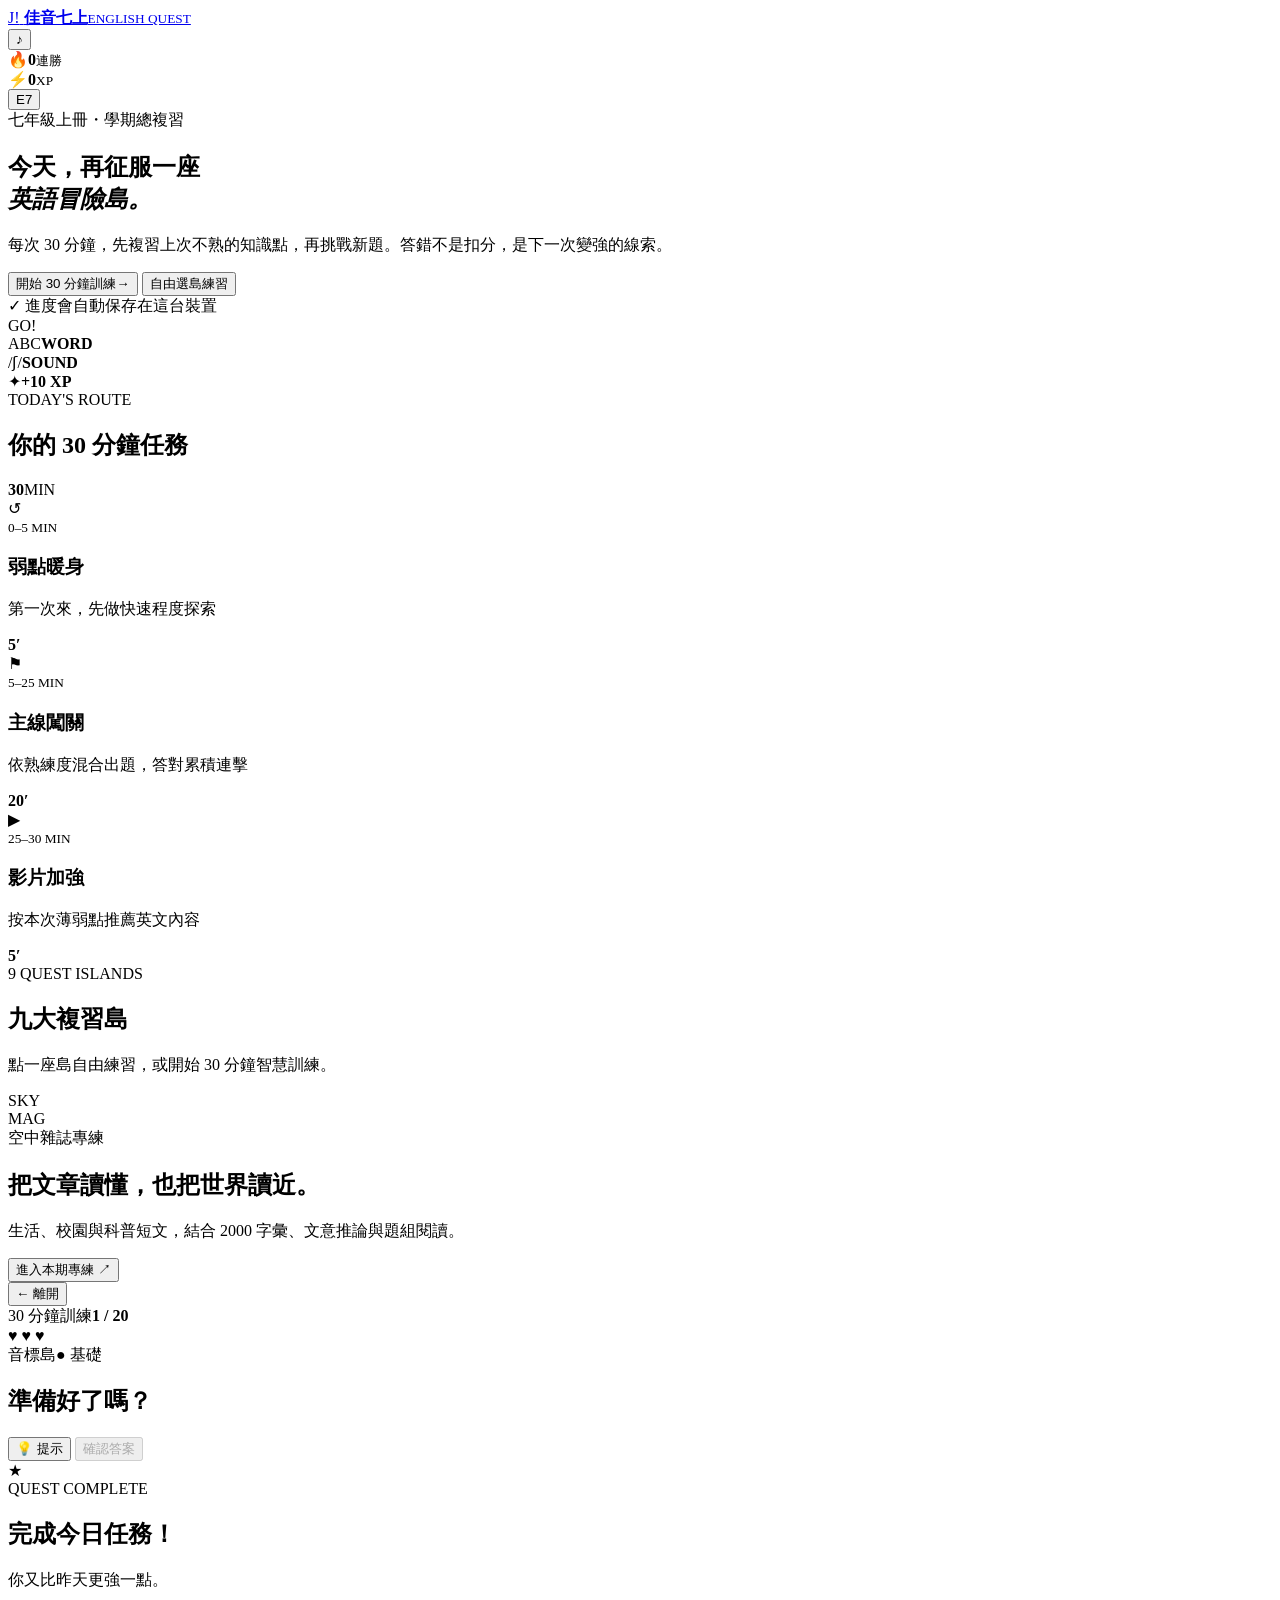
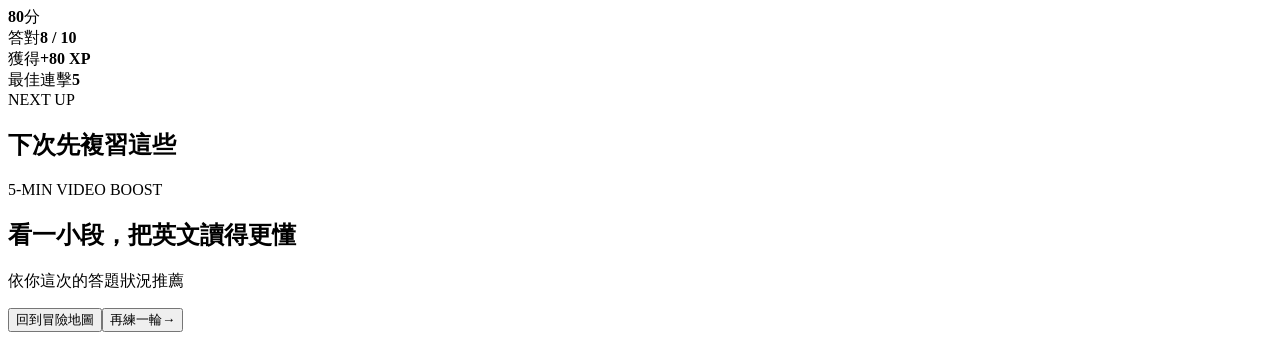
==== esther-english/index.html @ ff9e83cc "Publish Esther English review site" ====
<!doctype html>
<html lang="zh-Hant">
<head>
  <meta charset="utf-8">
  <meta name="viewport" content="width=device-width, initial-scale=1">
  <meta name="theme-color" content="#183153">
  <meta name="description" content="翰林佳音七年級上冊英語複習闖關網站：30 分鐘一輪、弱點優先、進度保存與英文影片延伸。">
  <title>佳音七上英語冒險島</title>
  <link rel="preconnect" href="https://fonts.googleapis.com">
  <link rel="preconnect" href="https://fonts.gstatic.com" crossorigin>
  <link href="https://fonts.googleapis.com/css2?family=DM+Sans:wght@400;500;600;700;800&family=Noto+Sans+TC:wght@400;500;600;700;900&display=swap" rel="stylesheet">
  <link rel="stylesheet" href="styles.css">
</head>
<body>
  <div class="noise" aria-hidden="true"></div>
  <header class="topbar">
    <a class="brand" href="#" aria-label="回到首頁">
      <span class="brand-mark">J!</span>
      <span><b>佳音七上</b><small>ENGLISH QUEST</small></span>
    </a>
    <div class="session-pill" id="sessionPill" hidden>
      <span class="pulse"></span><b id="timerText">30:00</b><span>本次訓練</span>
    </div>
    <nav class="top-actions" aria-label="個人學習資料">
      <button class="icon-btn" id="soundBtn" aria-label="切換音效" title="音效">♪</button>
      <div class="stat"><span>🔥</span><b id="streakTop">0</b><small>連勝</small></div>
      <div class="stat"><span>⚡</span><b id="xpTop">0</b><small>XP</small></div>
      <button class="avatar" id="profileBtn" aria-label="開啟學習報告">E7</button>
    </nav>
  </header>

  <main>
    <section id="homeView" class="view active">
      <div class="hero shell">
        <div class="hero-copy">
          <span class="eyebrow"><i></i> 七年級上冊・學期總複習</span>
          <h1>今天，再征服一座<br><em>英語冒險島。</em></h1>
          <p>每次 30 分鐘，先複習上次不熟的知識點，再挑戰新題。答錯不是扣分，是下一次變強的線索。</p>
          <div class="hero-actions">
            <button class="primary-btn" id="startSessionBtn"><span>開始 30 分鐘訓練</span><b>→</b></button>
            <button class="ghost-btn" id="quickPracticeBtn">自由選島練習</button>
          </div>
          <div class="save-note"><span>✓</span> 進度會自動保存在這台裝置</div>
        </div>
        <div class="hero-visual" aria-hidden="true">
          <div class="orbit orbit-one"></div><div class="orbit orbit-two"></div>
          <div class="planet">
            <div class="planet-ring"></div><div class="planet-land land-a"></div><div class="planet-land land-b"></div>
            <span class="flag">GO!</span>
          </div>
          <div class="float-card fc-one"><span>ABC</span><b>WORD</b></div>
          <div class="float-card fc-two"><span>/ʃ/</span><b>SOUND</b></div>
          <div class="float-card fc-three"><span>✦</span><b>+10 XP</b></div>
        </div>
      </div>

      <section class="shell today-panel">
        <div class="panel-heading">
          <div><span class="kicker">TODAY'S ROUTE</span><h2>你的 30 分鐘任務</h2></div>
          <div class="route-total"><b>30</b><span>MIN</span></div>
        </div>
        <div class="route-grid">
          <article class="route-card review"><div class="route-icon">↺</div><div><small>0–5 MIN</small><h3>弱點暖身</h3><p id="weakSummary">第一次來，先做快速程度探索</p></div><b class="route-min">5′</b></article>
          <article class="route-card quest"><div class="route-icon">⚑</div><div><small>5–25 MIN</small><h3>主線闖關</h3><p>依熟練度混合出題，答對累積連擊</p></div><b class="route-min">20′</b></article>
          <article class="route-card video"><div class="route-icon">▶</div><div><small>25–30 MIN</small><h3>影片加強</h3><p>按本次薄弱點推薦英文內容</p></div><b class="route-min">5′</b></article>
        </div>
      </section>

      <section class="shell islands-section" id="islandsSection">
        <div class="section-heading"><div><span class="kicker">9 QUEST ISLANDS</span><h2>九大複習島</h2></div><p>點一座島自由練習，或開始 30 分鐘智慧訓練。</p></div>
        <div class="island-grid" id="islandGrid"></div>
      </section>

      <section class="shell magazine-banner">
        <div class="mag-label">SKY<br>MAG</div>
        <div><span class="kicker light">空中雜誌專練</span><h2>把文章讀懂，也把世界讀近。</h2><p>生活、校園與科普短文，結合 2000 字彙、文意推論與題組閱讀。</p></div>
        <button id="magazineBtn">進入本期專練 <span>↗</span></button>
      </section>
    </section>

    <section id="quizView" class="view quiz-view">
      <div class="quiz-shell">
        <div class="quiz-head">
          <button class="back-btn" id="exitQuizBtn">← <span>離開</span></button>
          <div class="progress-wrap"><div class="progress-meta"><span id="quizModeLabel">30 分鐘訓練</span><b id="questionCount">1 / 20</b></div><div class="progress-track"><i id="progressBar"></i></div></div>
          <div class="hearts" id="hearts" aria-label="生命值">♥ ♥ ♥</div>
        </div>

        <div class="quiz-stage">
          <div class="question-meta"><span class="category-tag" id="categoryTag">音標島</span><span class="difficulty" id="difficulty">● 基礎</span></div>
          <div class="combo" id="comboBadge" hidden>🔥 <b>3</b> 連擊</div>
          <article class="question-card">
            <div id="passageBox" class="passage-box" hidden></div>
            <h2 id="questionPrompt">準備好了嗎？</h2>
            <p class="question-hint" id="questionHint"></p>
            <div id="answerArea" class="answer-area"></div>
            <div id="feedback" class="feedback" hidden></div>
          </article>
          <div class="quiz-actions">
            <button class="hint-btn" id="hintBtn">💡 提示</button>
            <button class="check-btn" id="checkBtn" disabled>確認答案</button>
            <button class="next-btn" id="nextBtn" hidden>下一題 →</button>
          </div>
        </div>
      </div>
    </section>

    <section id="resultView" class="view result-view">
      <div class="result-shell">
        <div class="result-burst"><span>★</span></div>
        <span class="eyebrow center"><i></i> QUEST COMPLETE</span>
        <h1 id="resultTitle">完成今日任務！</h1>
        <p id="resultSubtitle">你又比昨天更強一點。</p>
        <div class="result-score"><b id="resultScore">80</b><span>分</span></div>
        <div class="result-stats">
          <div><span>答對</span><b id="correctStat">8 / 10</b></div><div><span>獲得</span><b id="xpStat">+80 XP</b></div><div><span>最佳連擊</span><b id="comboStat">5</b></div>
        </div>
        <div class="weak-report"><div><span class="kicker">NEXT UP</span><h2>下次先複習這些</h2></div><div id="weakChips" class="weak-chips"></div></div>
        <div class="video-section">
          <div class="section-heading compact"><div><span class="kicker">5-MIN VIDEO BOOST</span><h2>看一小段，把英文讀得更懂</h2></div><p>依你這次的答題狀況推薦</p></div>
          <div class="video-grid" id="videoGrid"></div>
        </div>
        <div class="result-actions"><button class="ghost-btn" id="homeBtn">回到冒險地圖</button><button class="primary-btn" id="againBtn"><span>再練一輪</span><b>→</b></button></div>
      </div>
    </section>
  </main>

  <dialog id="profileDialog" class="profile-dialog">
    <button class="dialog-close" id="closeProfileBtn">×</button>
    <span class="kicker">LEARNING REPORT</span><h2>我的學習報告</h2>
    <div class="report-hero"><div><span>總經驗值</span><b id="reportXp">0 XP</b></div><div><span>完成訓練</span><b id="reportSessions">0 次</b></div></div>
    <div id="masteryList" class="mastery-list"></div>
    <button class="reset-btn" id="resetBtn">清除這台裝置的學習紀錄</button>
  </dialog>

  <dialog id="exitDialog" class="confirm-dialog">
    <h2>要先休息一下嗎？</h2><p>本次答題進度已保存。下次開始時，會先複習還不熟的內容。</p>
    <div><button class="ghost-btn" id="keepGoingBtn">繼續練習</button><button class="danger-btn" id="confirmExitBtn">儲存並離開</button></div>
  </dialog>

  <div class="toast" id="toast" role="status"></div>
  <script src="app.js"></script>
</body>
</html>
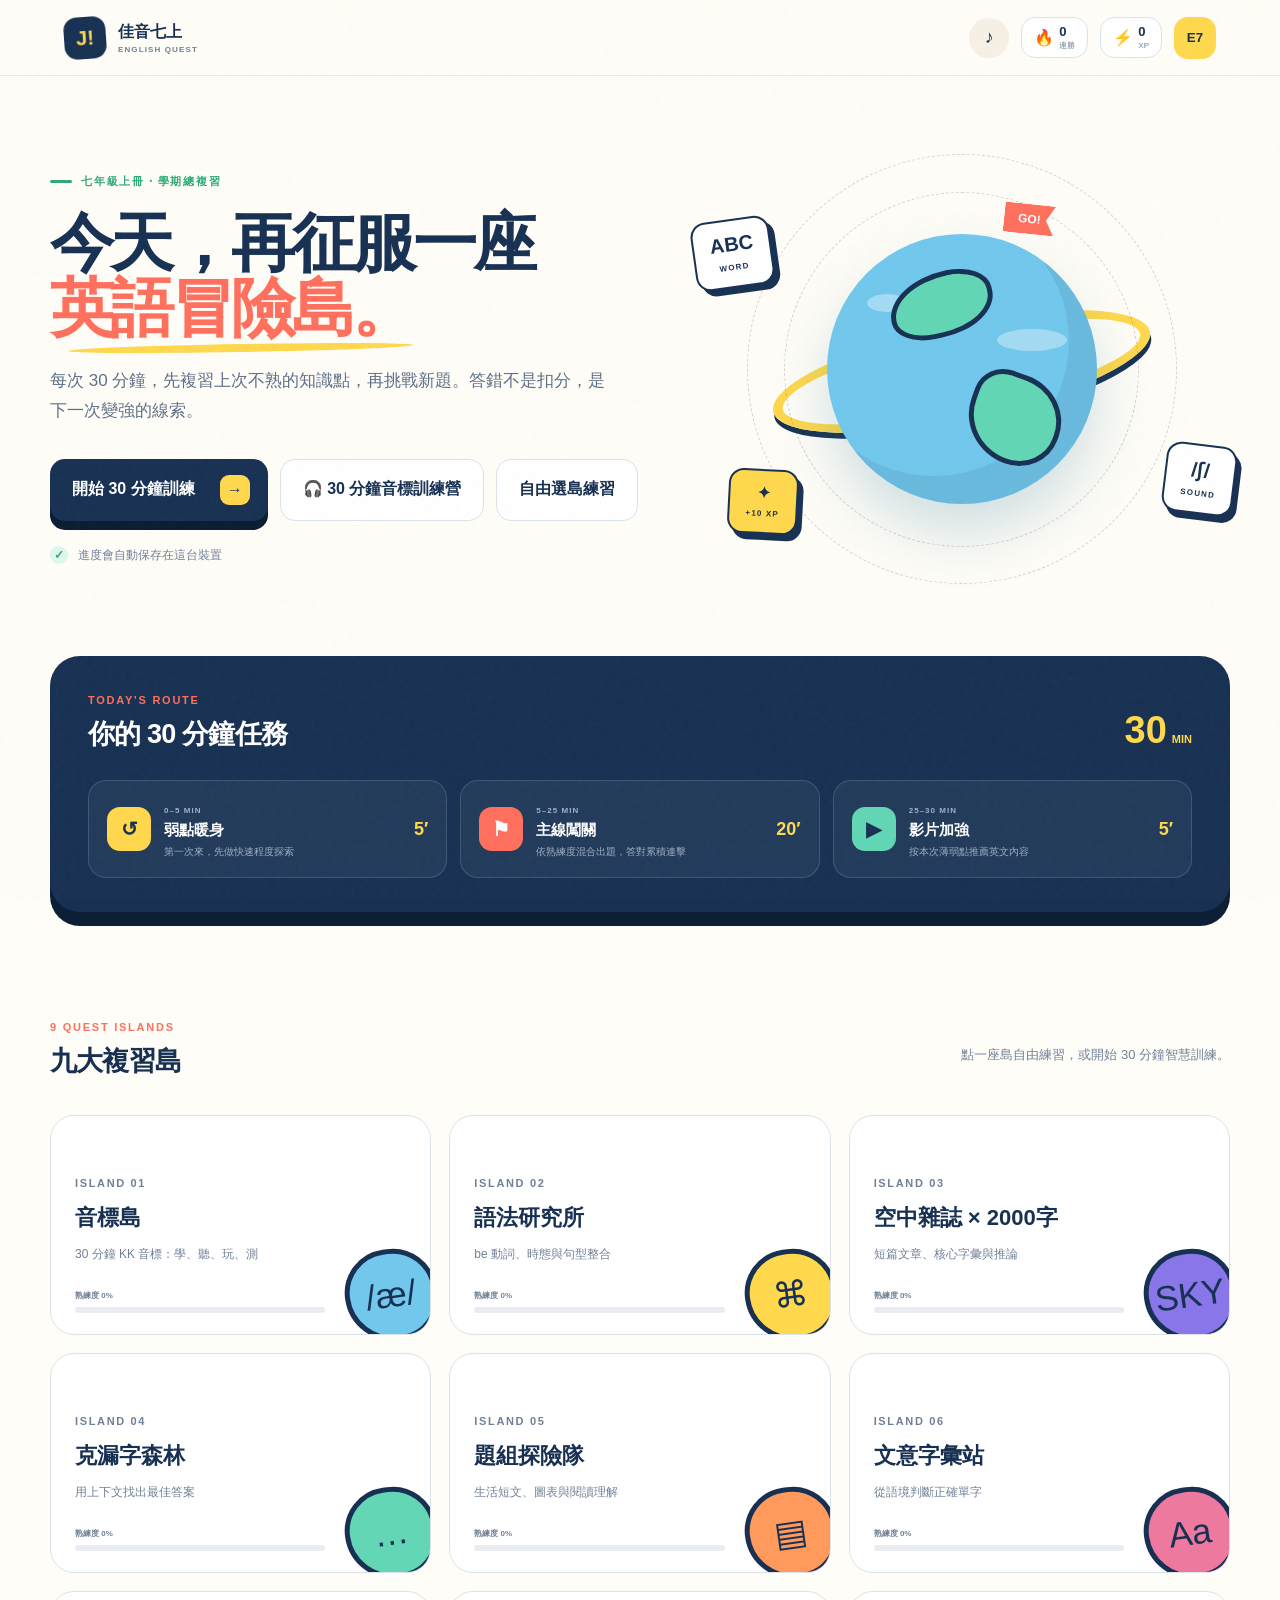
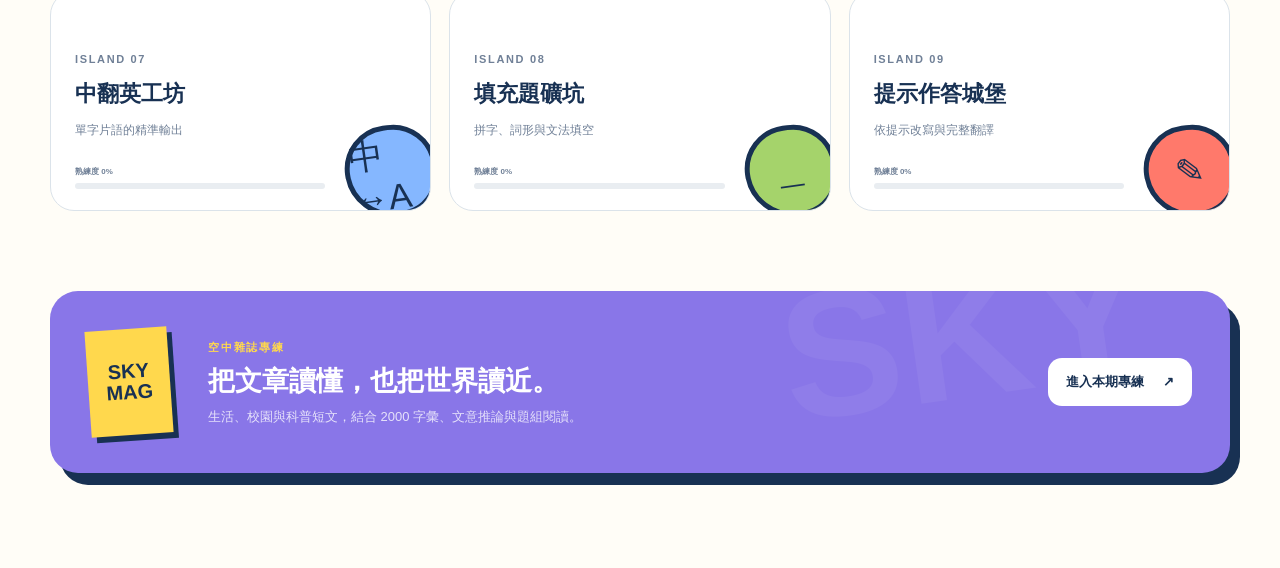
==== commit a4b84ddf: "Add 30-minute KK phonics learning journey" ====
--- a/esther-english/index.html
+++ b/esther-english/index.html
@@ -38,6 +38,7 @@
           <p>每次 30 分鐘，先複習上次不熟的知識點，再挑戰新題。答錯不是扣分，是下一次變強的線索。</p>
           <div class="hero-actions">
             <button class="primary-btn" id="startSessionBtn"><span>開始 30 分鐘訓練</span><b>→</b></button>
+            <button class="ghost-btn" onclick="location.href='phonics.html'">🎧 30 分鐘音標訓練營</button>
             <button class="ghost-btn" id="quickPracticeBtn">自由選島練習</button>
           </div>
           <div class="save-note"><span>✓</span> 進度會自動保存在這台裝置</div>
--- a/esther-english/styles.css
+++ b/esther-english/styles.css
@@ -0,0 +1,7 @@
+:root{--ink:#183153;--navy:#11263f;--paper:#fffdf7;--cream:#f6f0e5;--yellow:#ffd84d;--coral:#ff705d;--mint:#62d6b5;--sky:#71c8ec;--violet:#8976e8;--green:#2ea978;--muted:#708097;--line:#dbe3ea;--shadow:0 18px 50px rgba(24,49,83,.12);--radius:24px}
+[hidden]{display:none!important}
+*{box-sizing:border-box}html{scroll-behavior:smooth}body{margin:0;background:var(--paper);color:var(--ink);font-family:"DM Sans","Noto Sans TC",sans-serif;min-height:100vh}.noise{position:fixed;inset:0;pointer-events:none;opacity:.035;z-index:20;background-image:url("data:image/svg+xml,%3Csvg viewBox='0 0 180 180' xmlns='http://www.w3.org/2000/svg'%3E%3Cfilter id='n'%3E%3CfeTurbulence type='fractalNoise' baseFrequency='.9' numOctaves='3' stitchTiles='stitch'/%3E%3C/filter%3E%3Crect width='100%25' height='100%25' filter='url(%23n)' opacity='.7'/%3E%3C/svg%3E")}.shell{width:min(1180px,calc(100% - 48px));margin-inline:auto}.topbar{height:76px;display:flex;align-items:center;justify-content:space-between;padding:0 5vw;background:rgba(255,253,247,.9);backdrop-filter:blur(16px);border-bottom:1px solid rgba(24,49,83,.09);position:sticky;top:0;z-index:15}.brand{display:flex;align-items:center;gap:12px;color:inherit;text-decoration:none}.brand-mark{display:grid;place-items:center;width:42px;height:42px;border-radius:13px;background:var(--ink);color:var(--yellow);font-weight:900;font-size:20px;transform:rotate(-4deg)}.brand b{display:block;font-size:16px}.brand small{display:block;letter-spacing:.14em;font-size:8px;font-weight:800;color:var(--muted);margin-top:2px}.top-actions{display:flex;align-items:center;gap:12px}.icon-btn,.avatar{border:0;cursor:pointer}.icon-btn{width:40px;height:40px;border-radius:50%;background:var(--cream);font-size:18px;color:var(--ink)}.avatar{width:42px;height:42px;border-radius:14px;background:var(--yellow);color:var(--ink);font-weight:900}.stat{display:grid;grid-template-columns:auto auto;column-gap:5px;align-items:center;padding:7px 12px;background:white;border:1px solid var(--line);border-radius:14px;line-height:1}.stat span{grid-row:1/3}.stat b{font-size:13px}.stat small{font-size:8px;color:var(--muted);margin-top:4px}.session-pill{display:flex;align-items:center;gap:9px;padding:9px 16px;background:var(--ink);color:white;border-radius:30px;font-size:12px}.session-pill b{font-size:15px;letter-spacing:.04em}.session-pill span:last-child{opacity:.65}.pulse{width:8px;height:8px;background:var(--coral);border-radius:50%;box-shadow:0 0 0 5px rgba(255,112,93,.16)}.view{display:none}.view.active{display:block}.hero{min-height:570px;display:grid;grid-template-columns:1.05fr .95fr;align-items:center;gap:50px;padding-block:68px 52px}.eyebrow,.kicker{font-size:11px;font-weight:900;letter-spacing:.16em;text-transform:uppercase}.eyebrow{display:flex;align-items:center;gap:9px;color:var(--green)}.eyebrow i{width:22px;height:3px;background:currentColor;border-radius:2px}.hero h1{font-size:clamp(44px,5vw,76px);line-height:1.02;letter-spacing:-.055em;margin:22px 0 24px;max-width:720px}.hero h1 em{font-style:normal;color:var(--coral);position:relative}.hero h1 em:after{content:"";position:absolute;height:8px;bottom:-8px;left:5%;right:0;background:var(--yellow);z-index:-1;transform:rotate(-1deg);border-radius:50%}.hero-copy>p{font-size:17px;line-height:1.8;color:#5e7088;max-width:570px}.hero-actions{display:flex;gap:12px;margin-top:32px;flex-wrap:wrap}.primary-btn,.ghost-btn,.danger-btn{border:0;border-radius:15px;font:inherit;font-weight:800;cursor:pointer;transition:.2s transform,.2s box-shadow}.primary-btn{padding:16px 18px 16px 22px;background:var(--ink);color:white;display:inline-flex;align-items:center;gap:25px;box-shadow:0 9px 0 #0a1d32}.primary-btn b{display:grid;place-items:center;width:30px;height:30px;background:var(--yellow);color:var(--ink);border-radius:9px}.primary-btn:hover{transform:translateY(-2px);box-shadow:0 11px 0 #0a1d32}.ghost-btn{padding:16px 22px;background:white;color:var(--ink);border:1.5px solid var(--line)}.ghost-btn:hover{transform:translateY(-2px);box-shadow:0 8px 20px rgba(24,49,83,.08)}.save-note{font-size:12px;color:var(--muted);margin-top:25px}.save-note span{display:inline-grid;place-items:center;width:18px;height:18px;border-radius:50%;background:#dff6ee;color:var(--green);margin-right:7px;font-weight:800}.hero-visual{height:420px;position:relative;display:grid;place-items:center}.planet{width:270px;height:270px;border-radius:50%;background:var(--sky);position:relative;box-shadow:inset -28px -28px 0 rgba(24,49,83,.09),0 30px 55px rgba(50,122,161,.22);animation:float 5s ease-in-out infinite}.planet:before,.planet:after{content:"";position:absolute;background:rgba(255,255,255,.35);border-radius:50%}.planet:before{width:40px;height:18px;left:40px;top:60px}.planet:after{width:70px;height:22px;right:30px;top:95px}.planet-land{position:absolute;background:var(--mint);border:5px solid var(--ink)}.land-a{width:105px;height:65px;top:38px;left:62px;border-radius:70% 45% 63% 43%;transform:rotate(-12deg)}.land-b{width:95px;height:90px;right:35px;bottom:40px;border-radius:40% 65% 55% 70%;transform:rotate(20deg)}.planet-ring{position:absolute;width:385px;height:95px;border:10px solid var(--yellow);border-radius:50%;top:90px;left:-58px;transform:rotate(-12deg);z-index:-1;box-shadow:0 6px 0 var(--ink)}.flag{position:absolute;top:-30px;right:42px;background:var(--coral);color:white;padding:8px 14px;font-size:12px;font-weight:900;transform:rotate(6deg);clip-path:polygon(0 0,100% 0,83% 50%,100% 100%,0 100%)}.orbit{position:absolute;border:1px dashed rgba(24,49,83,.2);border-radius:50%}.orbit-one{width:430px;height:430px}.orbit-two{width:355px;height:355px}.float-card{position:absolute;background:white;border:2px solid var(--ink);border-radius:15px;padding:12px 16px;box-shadow:5px 6px 0 var(--ink);text-align:center;animation:float 4s ease-in-out infinite}.float-card span{display:block;font-size:20px;font-weight:900}.float-card b{font-size:8px;letter-spacing:.15em}.fc-one{left:0;top:60px;transform:rotate(-8deg)}.fc-two{right:-5px;bottom:65px;transform:rotate(7deg);animation-delay:-1s}.fc-three{left:35px;bottom:45px;transform:rotate(3deg);background:var(--yellow);animation-delay:-2s}.fc-three span{font-size:16px}.today-panel{background:var(--ink);color:white;border-radius:30px;padding:34px 38px;margin-top:10px;box-shadow:0 14px 0 #0c1f35}.panel-heading,.section-heading{display:flex;justify-content:space-between;align-items:end;gap:20px}.kicker{color:var(--coral)}.kicker.light{color:var(--yellow)}.panel-heading h2,.section-heading h2{font-size:27px;letter-spacing:-.03em;margin:8px 0 0}.route-total{display:flex;align-items:baseline;gap:5px;color:var(--yellow)}.route-total b{font-size:38px}.route-total span{font-size:11px;font-weight:900}.route-grid{display:grid;grid-template-columns:repeat(3,1fr);gap:13px;margin-top:28px}.route-card{border:1px solid rgba(255,255,255,.14);border-radius:18px;padding:18px;display:grid;grid-template-columns:44px 1fr auto;gap:13px;align-items:center;background:rgba(255,255,255,.05)}.route-icon{width:44px;height:44px;display:grid;place-items:center;border-radius:13px;font-size:20px;font-weight:900}.review .route-icon{background:var(--yellow);color:var(--ink)}.quest .route-icon{background:var(--coral)}.video .route-icon{background:var(--mint);color:var(--ink)}.route-card small{color:#9fb0c4;font-size:8px;font-weight:900;letter-spacing:.13em}.route-card h3{font-size:15px;margin:4px 0}.route-card p{font-size:10px;color:#9fb0c4;margin:0;line-height:1.5}.route-min{font-size:18px;color:var(--yellow)}.islands-section{padding-block:105px 80px}.section-heading>p{max-width:380px;color:var(--muted);font-size:13px;line-height:1.6;text-align:right}.island-grid{display:grid;grid-template-columns:repeat(3,1fr);gap:18px;margin-top:36px}.island-card{position:relative;min-height:220px;border-radius:24px;border:1.5px solid var(--line);background:white;padding:24px;overflow:hidden;cursor:pointer;text-align:left;color:var(--ink);font:inherit;transition:.25s transform,.25s box-shadow}.island-card:hover{transform:translateY(-6px) rotate(-.3deg);box-shadow:var(--shadow)}.island-card:focus-visible{outline:4px solid var(--yellow);outline-offset:3px}.island-num{font-size:11px;font-weight:900;letter-spacing:.15em;color:var(--muted)}.island-card h3{font-size:22px;margin:12px 0 7px}.island-card p{font-size:12px;line-height:1.6;color:var(--muted);max-width:70%}.island-icon{position:absolute;width:92px;height:92px;right:-7px;bottom:-7px;border-radius:50% 50% 45% 55%;display:grid;place-items:center;font-size:35px;border:5px solid var(--ink);transform:rotate(-8deg)}.mastery{position:absolute;left:24px;bottom:21px;right:105px;height:6px;background:#e9edf1;border-radius:5px;overflow:hidden}.mastery i{display:block;height:100%;background:var(--green);border-radius:5px}.mastery-label{position:absolute;left:24px;bottom:33px;font-size:8px;color:var(--muted);font-weight:800}.magazine-banner{background:var(--violet);color:white;border-radius:28px;margin-bottom:95px;padding:38px;display:grid;grid-template-columns:90px 1fr auto;gap:30px;align-items:center;box-shadow:10px 12px 0 var(--ink);position:relative;overflow:hidden}.magazine-banner:after{content:"SKY";position:absolute;right:80px;top:-60px;font-size:180px;font-weight:900;color:rgba(255,255,255,.05);transform:rotate(-8deg)}.mag-label{width:82px;height:106px;background:var(--yellow);color:var(--ink);font-size:20px;font-weight:900;line-height:1.05;display:grid;place-items:center;text-align:center;transform:rotate(-4deg);box-shadow:5px 6px 0 var(--ink);z-index:1}.magazine-banner h2{font-size:27px;margin:8px 0}.magazine-banner p{font-size:13px;opacity:.78;margin:0;line-height:1.6}.magazine-banner button{z-index:1;border:0;background:white;color:var(--ink);padding:15px 18px;border-radius:14px;font-weight:900;cursor:pointer;white-space:nowrap}.magazine-banner button span{margin-left:15px}.quiz-view{min-height:calc(100vh - 76px);background:var(--cream);padding:30px 20px 60px}.quiz-shell{max-width:940px;margin:auto}.quiz-head{display:grid;grid-template-columns:110px 1fr 110px;align-items:center;gap:25px}.back-btn{border:0;background:transparent;color:var(--ink);font:inherit;font-weight:800;cursor:pointer;text-align:left}.progress-meta{display:flex;justify-content:space-between;font-size:11px;color:var(--muted);font-weight:700;margin-bottom:8px}.progress-track{height:10px;border-radius:8px;background:white;overflow:hidden}.progress-track i{display:block;width:0;height:100%;background:var(--mint);border-radius:8px;transition:.4s}.hearts{text-align:right;color:var(--coral);letter-spacing:3px;font-size:18px}.hearts .lost{color:#cad2d9}.quiz-stage{max-width:760px;margin:45px auto 0}.question-meta{display:flex;gap:9px}.category-tag,.difficulty{padding:7px 11px;border-radius:8px;font-size:9px;font-weight:900;letter-spacing:.08em}.category-tag{background:var(--ink);color:white}.difficulty{background:#e7e1fb;color:#6453bb}.combo{float:right;margin-top:-28px;font-size:12px;background:var(--yellow);padding:8px 12px;border-radius:10px;font-weight:800}.question-card{background:white;border:1.5px solid var(--line);border-radius:26px;padding:35px 40px;margin-top:14px;min-height:370px;box-shadow:0 12px 35px rgba(24,49,83,.06)}.question-card h2{font-size:clamp(23px,3vw,32px);line-height:1.45;margin:0 0 8px;letter-spacing:-.025em}.question-hint{font-size:13px;color:var(--muted);margin:0 0 24px}.passage-box{background:#f5f1e8;border-left:5px solid var(--yellow);padding:20px 22px;border-radius:0 14px 14px 0;margin-bottom:27px;line-height:1.85;font-size:14px;color:#465b73}.passage-box b{color:var(--coral)}.answer-area{display:grid;gap:10px;margin-top:24px}.option{border:1.5px solid var(--line);background:white;border-radius:14px;padding:15px 18px;display:flex;align-items:center;gap:14px;font:inherit;color:var(--ink);font-size:14px;font-weight:600;text-align:left;cursor:pointer;transition:.18s}.option:hover{border-color:var(--sky);background:#f5fbfd}.option .letter{width:28px;height:28px;border-radius:8px;background:var(--cream);display:grid;place-items:center;font-size:11px;font-weight:900}.option.selected{border-color:var(--ink);box-shadow:3px 4px 0 var(--ink);transform:translate(-2px,-2px)}.option.correct{border-color:var(--green);background:#eaf9f4;box-shadow:none}.option.wrong{border-color:var(--coral);background:#fff0ed;box-shadow:none}.text-answer{width:100%;border:0;border-bottom:3px solid var(--ink);padding:15px 5px;font:inherit;font-size:22px;color:var(--ink);outline:0;background:transparent}.text-answer:focus{border-color:var(--coral)}.text-answer::placeholder{color:#b9c1ca}.feedback{margin-top:22px;padding:16px 18px;border-radius:13px;font-size:13px;line-height:1.65}.feedback.correct{background:#eaf9f4;color:#147956}.feedback.wrong{background:#fff0ed;color:#9c3d31}.feedback b{display:block;font-size:15px;margin-bottom:3px}.quiz-actions{display:flex;justify-content:space-between;align-items:center;margin-top:17px}.hint-btn{border:0;background:transparent;color:var(--muted);font:inherit;font-size:12px;font-weight:800;cursor:pointer}.check-btn,.next-btn{border:0;border-radius:14px;background:var(--ink);color:white;font:inherit;font-weight:900;padding:15px 28px;cursor:pointer;box-shadow:0 6px 0 #0a1d32}.check-btn:disabled{background:#c9d0d7;box-shadow:0 6px 0 #aab3bd;cursor:not-allowed}.result-view{background:var(--cream);min-height:calc(100vh - 76px);padding:60px 20px 100px;text-align:center}.result-shell{max-width:960px;margin:auto}.result-burst{margin:auto;width:82px;height:82px;background:var(--yellow);border:4px solid var(--ink);border-radius:50%;display:grid;place-items:center;font-size:35px;box-shadow:6px 7px 0 var(--ink);transform:rotate(-6deg)}.eyebrow.center{justify-content:center;margin-top:30px}.result-view h1{font-size:43px;letter-spacing:-.04em;margin:12px 0 6px}.result-view>p,.result-shell>p{color:var(--muted)}.result-score{margin:30px auto 20px;width:155px;height:155px;border-radius:50%;border:12px solid var(--mint);display:flex;justify-content:center;align-items:baseline;padding-top:35px;background:white;box-shadow:var(--shadow)}.result-score b{font-size:57px;line-height:1}.result-score span{font-weight:800}.result-stats{display:grid;grid-template-columns:repeat(3,1fr);max-width:600px;margin:auto;background:white;border:1px solid var(--line);border-radius:18px;padding:20px}.result-stats div+div{border-left:1px solid var(--line)}.result-stats span{display:block;font-size:10px;color:var(--muted)}.result-stats b{display:block;margin-top:5px}.weak-report{margin:42px 0 25px;display:flex;justify-content:space-between;align-items:center;text-align:left;background:white;border-radius:20px;padding:24px 28px;border:1px solid var(--line)}.weak-report h2{font-size:20px;margin:7px 0 0}.weak-chips{display:flex;gap:8px;flex-wrap:wrap;justify-content:flex-end}.weak-chips span{background:#fff0ed;color:#a5473a;padding:8px 11px;border-radius:9px;font-size:11px;font-weight:800}.video-section{margin-top:48px;text-align:left}.compact{align-items:end}.video-grid{display:grid;grid-template-columns:repeat(3,1fr);gap:15px;margin-top:23px}.video-card{display:block;background:white;border:1px solid var(--line);border-radius:18px;overflow:hidden;text-decoration:none;color:var(--ink);transition:.2s}.video-card:hover{transform:translateY(-4px);box-shadow:var(--shadow)}.video-thumb{height:130px;display:grid;place-items:center;position:relative;background:var(--sky);overflow:hidden}.video-thumb:before{content:"Aa";position:absolute;font-size:100px;font-weight:900;color:rgba(255,255,255,.18);transform:rotate(-10deg)}.video-thumb i{z-index:1;width:46px;height:46px;border-radius:50%;display:grid;place-items:center;background:white;color:var(--ink);font-style:normal;box-shadow:0 5px 15px rgba(24,49,83,.2)}.video-body{padding:16px}.video-body small{font-size:8px;color:var(--coral);font-weight:900;letter-spacing:.1em}.video-body h3{font-size:14px;line-height:1.45;margin:7px 0}.video-body p{font-size:10px;color:var(--muted);margin:0}.result-actions{display:flex;justify-content:center;gap:12px;margin-top:40px}.profile-dialog,.confirm-dialog{border:0;border-radius:25px;box-shadow:0 25px 80px rgba(17,38,63,.25);color:var(--ink);font:inherit}.profile-dialog{width:min(620px,calc(100% - 30px));padding:35px}.profile-dialog::backdrop,.confirm-dialog::backdrop{background:rgba(17,38,63,.6);backdrop-filter:blur(4px)}.dialog-close{position:absolute;right:20px;top:16px;border:0;background:transparent;font-size:28px;color:var(--muted);cursor:pointer}.profile-dialog h2{font-size:28px;margin:8px 0 22px}.report-hero{display:grid;grid-template-columns:1fr 1fr;gap:10px}.report-hero div{background:var(--cream);border-radius:14px;padding:18px}.report-hero span{display:block;font-size:10px;color:var(--muted)}.report-hero b{display:block;font-size:21px;margin-top:5px}.mastery-list{margin:22px 0;display:grid;gap:9px;max-height:300px;overflow:auto}.mastery-row{display:grid;grid-template-columns:1fr 2fr 42px;gap:12px;align-items:center;font-size:11px;font-weight:700}.mastery-row div{height:7px;background:#edf0f3;border-radius:5px;overflow:hidden}.mastery-row i{display:block;height:100%;background:var(--green)}.mastery-row b{text-align:right}.reset-btn{border:0;background:transparent;color:var(--coral);font:inherit;font-size:11px;text-decoration:underline;cursor:pointer}.confirm-dialog{max-width:430px;padding:32px}.confirm-dialog h2{margin-top:0}.confirm-dialog p{color:var(--muted);line-height:1.6}.confirm-dialog>div{display:flex;gap:10px;margin-top:24px}.danger-btn{padding:15px 20px;background:var(--coral);color:white}.toast{position:fixed;left:50%;bottom:30px;transform:translate(-50%,20px);background:var(--ink);color:white;padding:12px 18px;border-radius:12px;font-size:12px;opacity:0;pointer-events:none;z-index:50;transition:.25s}.toast.show{opacity:1;transform:translate(-50%,0)}
+@keyframes float{0%,100%{translate:0 0}50%{translate:0 -11px}}
+@media(max-width:900px){.hero{grid-template-columns:1fr;min-height:auto;padding-top:55px}.hero-copy{text-align:center}.hero-copy>p{margin-inline:auto}.eyebrow{justify-content:center}.hero-actions{justify-content:center}.hero-visual{height:370px}.route-grid,.island-grid{grid-template-columns:1fr 1fr}.route-card:last-child{grid-column:1/-1}.magazine-banner{grid-template-columns:80px 1fr}.magazine-banner button{grid-column:2}.video-grid{grid-template-columns:1fr 1fr}}
+@media(max-width:650px){.shell{width:min(100% - 28px,1180px)}.topbar{padding:0 14px;height:66px}.stat{display:none}.brand-mark{width:38px;height:38px}.brand b{font-size:14px}.session-pill{position:fixed;top:75px;left:50%;transform:translateX(-50%);z-index:20;box-shadow:0 8px 25px rgba(24,49,83,.2)}.hero{padding-top:42px;gap:20px}.hero h1{font-size:43px}.hero-copy>p{font-size:14px}.hero-visual{height:310px;transform:scale(.82);margin-inline:-50px}.today-panel{padding:25px 18px;border-radius:22px}.route-grid,.island-grid{grid-template-columns:1fr}.route-card:last-child{grid-column:auto}.panel-heading h2,.section-heading h2{font-size:23px}.route-total{display:none}.islands-section{padding-block:75px 60px}.section-heading{align-items:flex-start;flex-direction:column}.section-heading>p{text-align:left}.island-card{min-height:190px}.magazine-banner{grid-template-columns:1fr;text-align:center;padding:30px 22px}.mag-label{margin:auto}.magazine-banner button{grid-column:auto}.quiz-view{padding-inline:10px}.quiz-head{grid-template-columns:45px 1fr 65px;gap:10px}.back-btn span{display:none}.quiz-stage{margin-top:35px}.question-card{padding:28px 20px;min-height:390px}.question-card h2{font-size:23px}.quiz-actions{gap:10px}.check-btn,.next-btn{padding:14px 20px}.result-view{padding:45px 14px 70px}.result-view h1{font-size:34px}.result-stats{padding:17px 7px}.weak-report{align-items:flex-start;flex-direction:column;gap:18px}.weak-chips{justify-content:flex-start}.video-grid{grid-template-columns:1fr}.result-actions{flex-direction:column-reverse}.result-actions .primary-btn{justify-content:center}.confirm-dialog>div{flex-direction:column}.report-hero{grid-template-columns:1fr}.mastery-row{grid-template-columns:1fr 1.4fr 35px}}
+@media(prefers-reduced-motion:reduce){*{scroll-behavior:auto!important;animation:none!important;transition:none!important}}
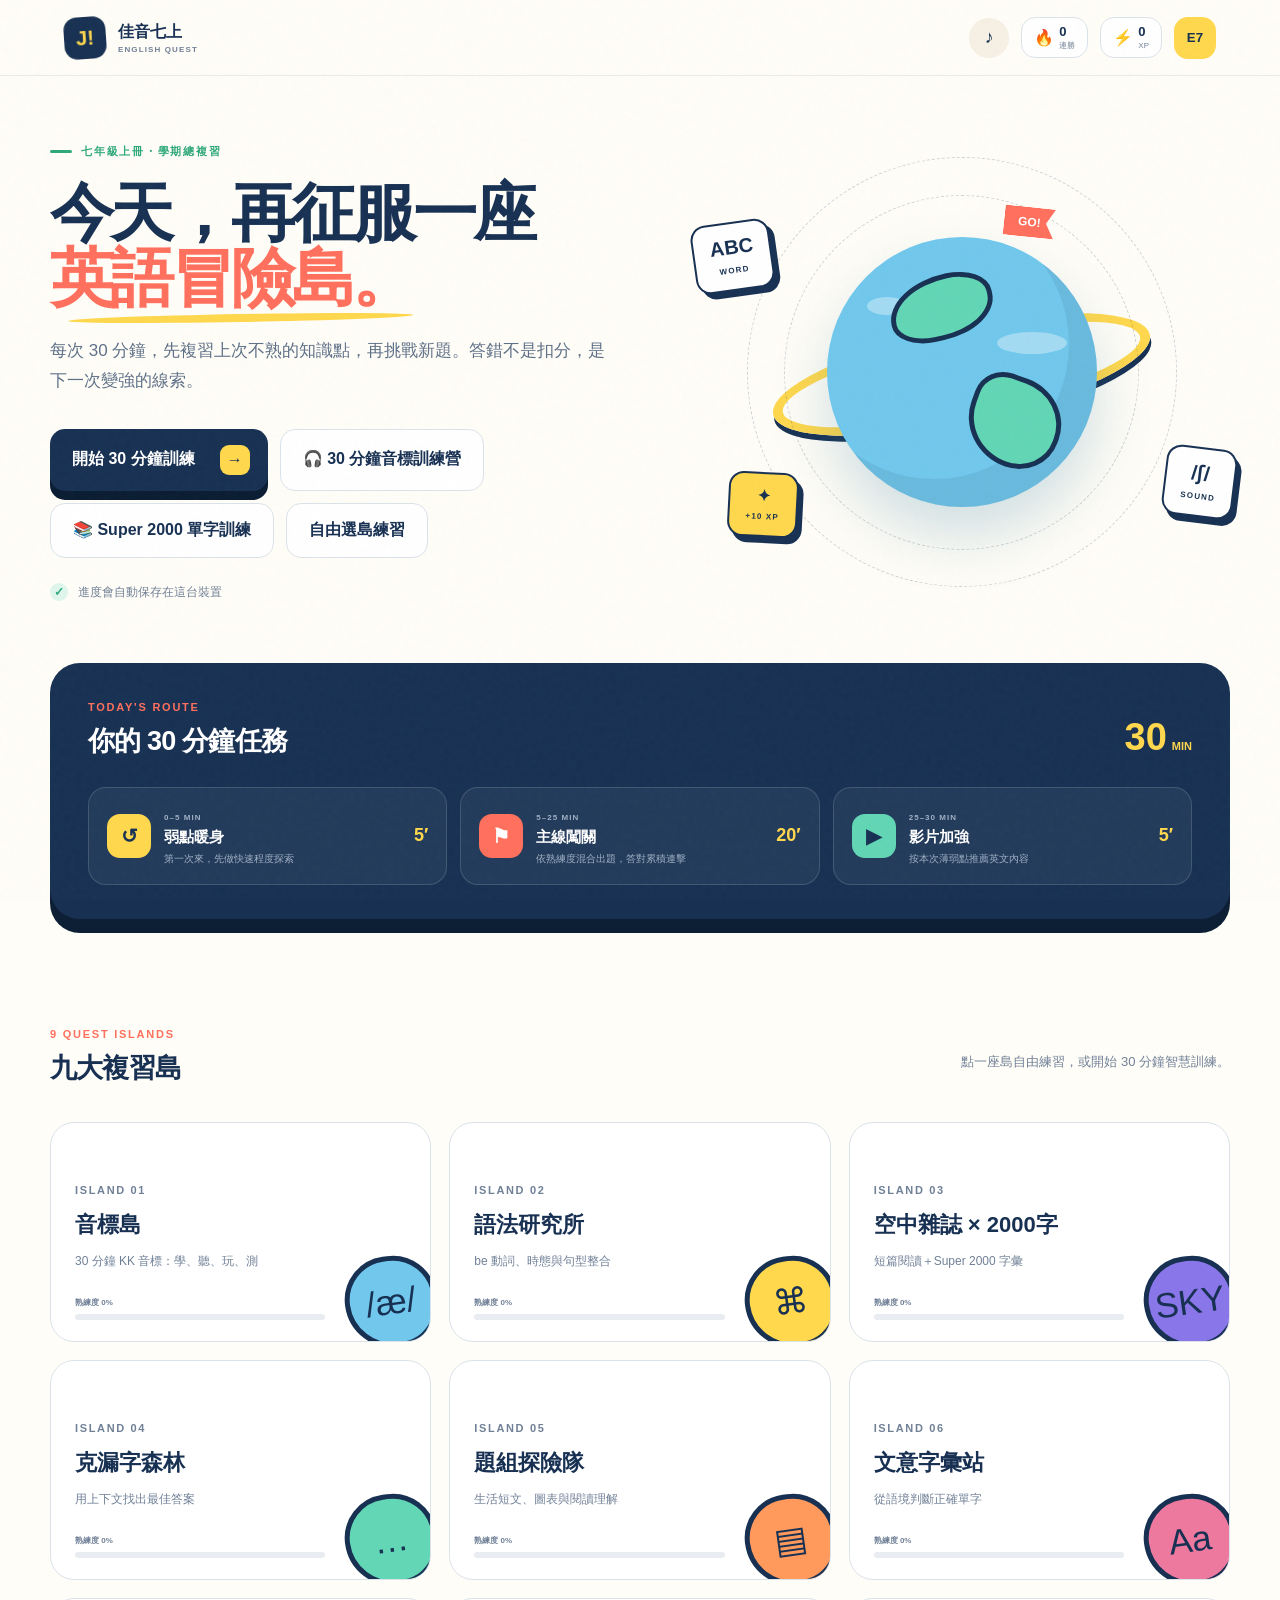
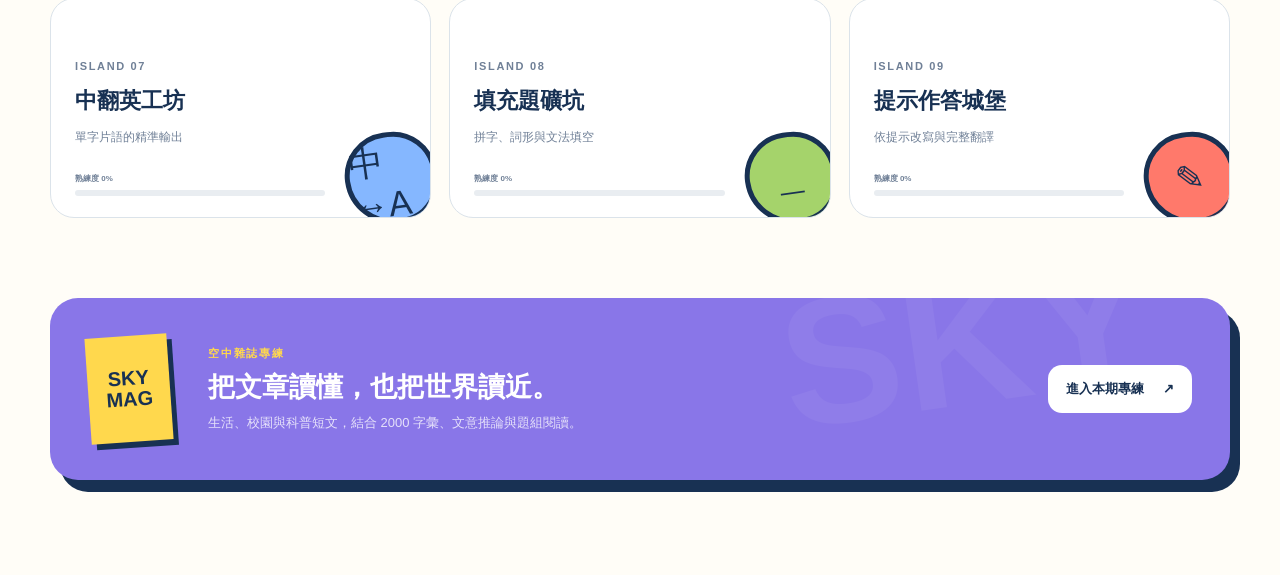
==== commit a6a7a590: "Add Super 2000 vocabulary learning loop" ====
--- a/esther-english/index.html
+++ b/esther-english/index.html
@@ -39,6 +39,7 @@
           <div class="hero-actions">
             <button class="primary-btn" id="startSessionBtn"><span>開始 30 分鐘訓練</span><b>→</b></button>
             <button class="ghost-btn" onclick="location.href='phonics.html'">🎧 30 分鐘音標訓練營</button>
+            <button class="ghost-btn" onclick="location.href='vocabulary.html'">📚 Super 2000 單字訓練</button>
             <button class="ghost-btn" id="quickPracticeBtn">自由選島練習</button>
           </div>
           <div class="save-note"><span>✓</span> 進度會自動保存在這台裝置</div>
